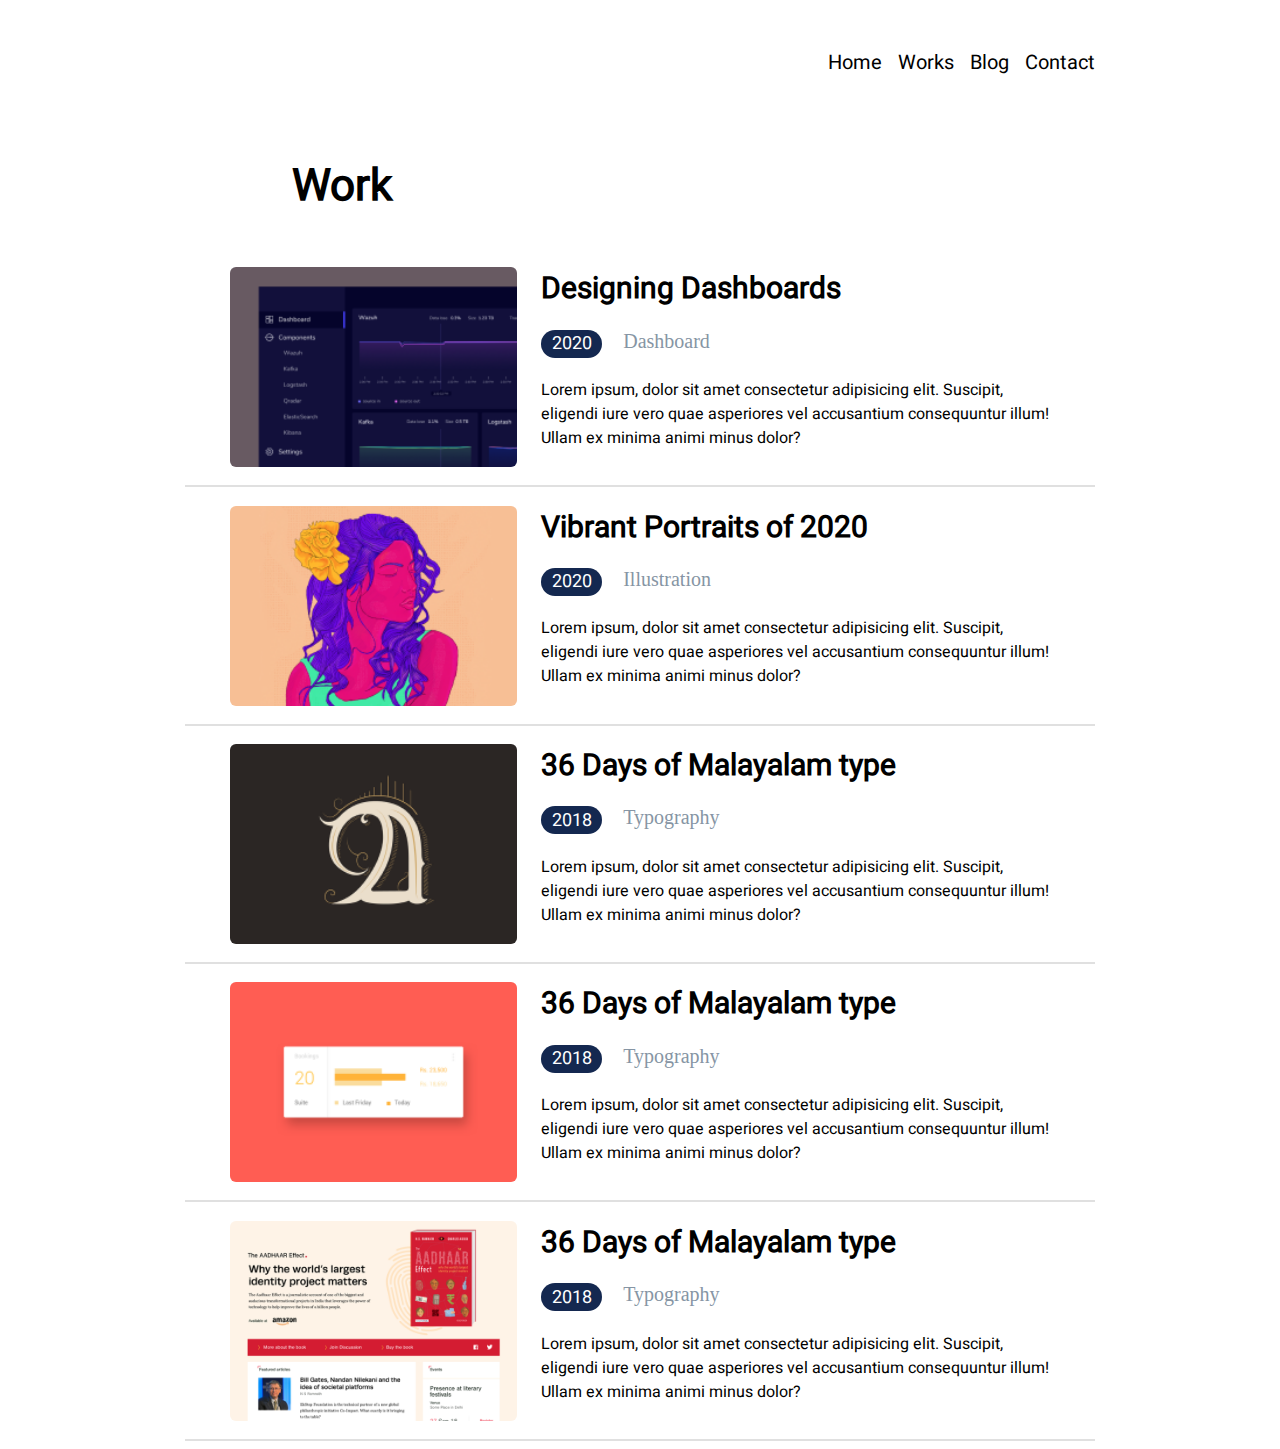
==== portfolio-website/works/index.html @ 6e7e9b46 "whole portfolio website initial commit" ====
<!DOCTYPE html>
<html lang="en">
<head>
    <meta charset="UTF-8">
    <meta http-equiv="X-UA-Compatible" content="IE=edge">
    <meta name="viewport" content="width=device-width, initial-scale=1.0">
    <title>Document</title>
    <link rel="stylesheet" href="style.css">
</head>
<body>
<div class="workpage">
    <!-- menu section start -->

    <div class="menu-section">
        <div class="menu-container">
            <div class="menu">
                <ul>
                    <li><a href="index.html">Home</a></li>
                    <li><a href="works/index.html">Works</a></li>
                    <li><a href="blog/index.html">Blog</a></li>
                    <li><a href="">Contact</a></li>
                </ul>
            </div>

            <div class="hamburger">
                <ul>
                    <li class="hamburger"><i class="fa fa-bars fa-2x" aria-hidden="true"></i></li>
                </ul>
            </div>
        </div>
    </div>

    <!-- menu section end -->
    

    <!-- hero section start -->
    <div class="hero-section">
        <div class="container">
            <div class="hero">
                <h1 class="super-title">Work</h1>
            </div>
        </div>
    </div>
    <!-- hero section end -->


    <!-- featured post section start -->

<div class="featured-post-section">
    <div class="content">
        <div class="container">
            <div class="featured-post">

                <div class="featured-works-card">
                    <div class="featured-card-image">
                        <img src="/portfolio-website/assets/images/img/img-2.png" alt="">
                    </div>
                    <div class="featured-card-details">
                        <div class="detail-title">Designing Dashboards</div>
                        <div class="detail-subtitle">
                            <div class="batch">2020</div>
                            <div class="project-name">Dashboard</div>
                        </div>

                        <p class="card-detail">Lorem ipsum, dolor sit amet consectetur 
                            adipisicing elit. Suscipit, eligendi iure 
                            vero quae asperiores vel accusantium 
                            consequuntur illum! Ullam ex minima animi 
                            minus dolor?</p>
                    </div>
                </div>

                <div class="divider"></div>

                <div class="featured-works-card">
                    <div class="featured-card-image">
                        <img src="/portfolio-website/assets/images/img/img-3.png" alt="">
                    </div>
                    <div class="featured-card-details">
                        <div class="detail-title">Vibrant Portraits of 2020</div>
                        <div class="detail-subtitle">
                            <div class="batch">2020</div>
                            <div class="project-name">Illustration</div>
                        </div>

                        <p class="card-detail">Lorem ipsum, dolor sit amet consectetur 
                            adipisicing elit. Suscipit, eligendi iure 
                            vero quae asperiores vel accusantium 
                            consequuntur illum! Ullam ex minima animi 
                            minus dolor?</p>
                    </div>
                </div>

                <div class="divider"></div>

                <div class="featured-works-card">
                    <div class="featured-card-image">
                        <img src="/portfolio-website/assets/images/img/img-4.png" alt="">
                    </div>
                    <div class="featured-card-details">
                        <div class="detail-title">36 Days of Malayalam type</div>
                        <div class="detail-subtitle">
                            <div class="batch">2018</div>
                            <div class="project-name">Typography</div>
                        </div>

                        <p class="card-detail">Lorem ipsum, dolor sit amet consectetur 
                            adipisicing elit. Suscipit, eligendi iure 
                            vero quae asperiores vel accusantium 
                            consequuntur illum! Ullam ex minima animi 
                            minus dolor?</p>
                    </div>
                </div>

                <div class="divider"></div>

                <div class="featured-works-card">
                    <div class="featured-card-image">
                        <img src="/portfolio-website/assets/images/img/img-5.png" alt="">
                    </div>
                    <div class="featured-card-details">
                        <div class="detail-title">36 Days of Malayalam type</div>
                        <div class="detail-subtitle">
                            <div class="batch">2018</div>
                            <div class="project-name">Typography</div>
                        </div>

                        <p class="card-detail">Lorem ipsum, dolor sit amet consectetur 
                            adipisicing elit. Suscipit, eligendi iure 
                            vero quae asperiores vel accusantium 
                            consequuntur illum! Ullam ex minima animi 
                            minus dolor?</p>
                    </div>
                </div>

                <div class="divider"></div>

                <div class="featured-works-card">
                    <div class="featured-card-image">
                        <img src="/portfolio-website/assets/images/img/img-6.png" alt="">
                    </div>
                    <div class="featured-card-details">
                        <div class="detail-title">36 Days of Malayalam type</div>
                        <div class="detail-subtitle">
                            <div class="batch">2018</div>
                            <div class="project-name">Typography</div>
                        </div>

                        <p class="card-detail">Lorem ipsum, dolor sit amet consectetur 
                            adipisicing elit. Suscipit, eligendi iure 
                            vero quae asperiores vel accusantium 
                            consequuntur illum! Ullam ex minima animi 
                            minus dolor?</p>
                    </div>
                </div>

                <div class="divider"></div>


            </div>
        </div>
    </div>
</div>

<!-- featured post section end -->
   

    

    
</div>



    
</body>
</html>
---- portfolio-website/works/style.css ----
@font-face {
    font-family: "heebo";
    src: url(/portfolio-website/assets/fonts/Heebo-Regular.ttf);
}

html{
    margin: 0;
    padding: 0;
    width: 100%;
}

:root{
    --super-title-font-size: clamp(2rem, 9vh - 1vh, 2.75rem);
    --section-title-font-size: clamp(1.125rem, 50%, 1.375rem);
    --recent-post-title-font-size: clamp(1.35rem, 0.2vh, 1.625rem);
    --featured-post-font-font-size: clamp(1.5rem, 50%, 1.8rem);
    --normal-font: 1rem;
    --font-family: "heebo";
}

.container {
    margin: 0 auto;
    width: min(80%, 85rem);
    min-width: 250px;
    display: flex;
    justify-content: center;
    align-items: center;
}

@media (max-width: 450px){
    .container {
        margin: 0 auto;
        width: min(100%, 85rem);
        min-width: 250px;
        display: flex;
        justify-content: center;
        align-items: center;
    }
}


.workpage {
    margin: 0 auto;
    width: min(90%, 75rem);
    height: auto;
    max-width: 1200px;
    min-width: 400px;
}


/* menu section styling start */

.menu-section {
    margin: 2rem auto;
    width: min(80%, 75rem);
    min-width: 250px;
}

.menu {
    display: none;
    justify-content: flex-end;
    align-items: center;
}

ul {
    display: flex;
    justify-content: center;
    align-items: center;
    gap: 1rem;
    list-style: none;
}

li {
    font-size: 1.25rem;
    font-family: var(--font-family);
}

li a {
    text-decoration: none;
    color: #000000;
}

.hamburger {
    display: flex;
    justify-content: flex-end;
    align-items: center;
}

@media (min-width: 450px){
    .hamburger {
        display: none;
        justify-content: flex-end;
        align-items: center;
    }

    .menu {
        display: flex;
        justify-content: flex-end;
        align-items: center;
    }
}
/* menu section styling end */




/* Hero sectiont styling start */

.blog-hero-section {
    display: flex;
    justify-content: flex-start;
    align-items: flex-start;
}

.super-title {
    font-size: var(--super-title-font-size);
    font-family: var(--font-family);
    font-weight: 500px;
}

/* Hero section styling end */

/* Hero section styling start */
    .hero {
        width: 100%;
        margin-left: 2rem;
    }

    @media(min-width: 450px){
        .hero {
            margin-left: 0 auto;
            width: 80%;
        }
    }
/* Hero section styling end */




/* featured works section styling start */

.featured-post-section {
    width: 100%;
    min-width: 400px;
}

.featured-post .section-title {
    display: flex;
    justify-content: center;
    align-items: center;
}

    .featured-works-card {
        margin: 0.5rem auto;
        width: min(90%, 75rem);
        margin-top: 6%;
        display: grid;
        grid-template-columns: 1fr;
        gap: 1.5rem;
        margin-bottom: 2%;
    }

    .featured-card-image {
        height: 200px;
    }

    .featured-card-image img {
        width: 100%;
        height: 100%;
        object-fit: cover;
        border-radius: 6px;
    }

    .detail-title {
        font-size: 1.875rem;
        font-family: var(--font-family);
        font-weight: 700;
    }

    .detail-subtitle {
        margin-top: 1.15rem;
        display: grid;
        grid-template-columns: 1fr 7fr;
        gap: 1.325rem;
        margin-bottom: 1.275rem;
    }

    .detail-subtitle .batch {
        background: #142850;
        border-radius: 1rem;
        color: white;
        display: flex;
        justify-content: center;
        align-items: center;
        padding: 1%;
        padding-left: 3%;
        padding-right: 3%;
        font-size: 1rem;
        font-family: var(--font-family);
    }

    .detail-subtitle .project-name {
        color: #8695A4;
        font-size: 1.25rem;
    }

    .card-detail {
        margin-top: 0.632rem;
        font-size: var(--normal-font);
        font-family: var(--font-family);
    }

    .divider {
        border: 1px solid #E0E0E0;
    }

    @media (min-width: 450px){
        .featured-works-card {
            margin-top: 2%;
            display: grid;
            grid-template-columns: 35% 1fr;
            gap: 1.5rem;
            margin-bottom: 2%;
        }

        .featured-post .section-title {
            display: block;
            justify-content: center;
            align-items: center;
        }

        .detail-subtitle .batch {
            background: #142850;
            border-radius: 1rem;
            color: white;
            display: flex;
            justify-content: center;
            align-items: center;
            padding: 1%;
            font-size: 1.125rem;
            font-family: var(--font-family);
        }
    }


/* featured works section styling end */
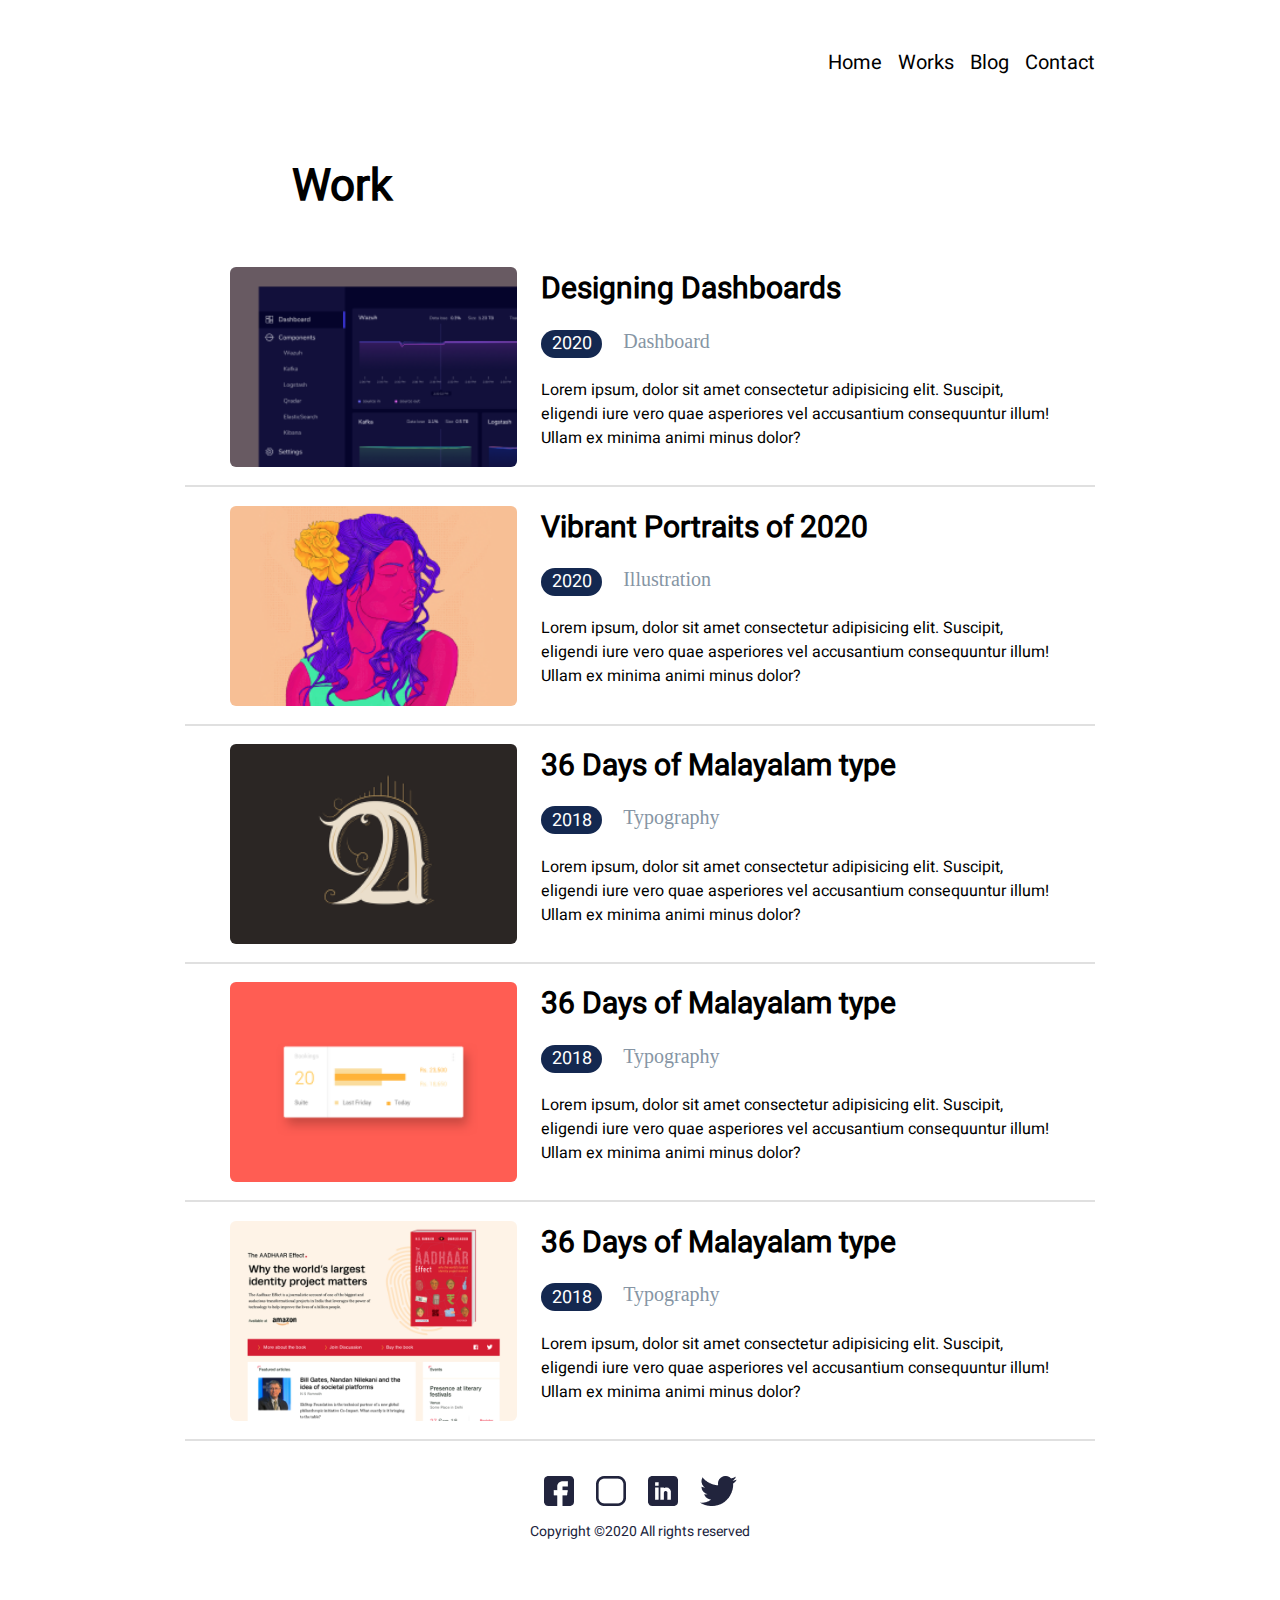
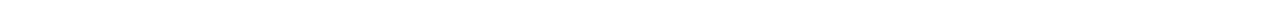
==== commit 7baafd65: "added social icons" ====
--- a/portfolio-website/works/index.html
+++ b/portfolio-website/works/index.html
@@ -163,15 +163,37 @@
 </div>
 
 <!-- featured post section end -->
-   
-
-    
 
     
 </div>
 
 
 
+<!-- footer section start -->
+
+<div class="featured-post-section">
+    <div class="content">
+        <div class="container">
+           <div class="footer-section">
+            <div class="social-icons">
+                <img src="/portfolio-website/assets/images/icons/fb.png" alt="">
+                <img src="/portfolio-website/assets/images/icons/instagram.png" alt="">
+                <img src="/portfolio-website/assets/images/icons/Linkedin.png" alt="">
+                <img src="/portfolio-website/assets/images/icons/twitter.png" alt="">
+            </div>
+
+            <div class="copyright">
+                Copyright ©2020 All rights reserved 
+            </div>
+           </div>
+        </div>
+    </div>
+</div>
+
+<!-- footer section end -->
+
+
+
     
 </body>
 </html>--- a/portfolio-website/works/style.css
+++ b/portfolio-website/works/style.css
@@ -245,3 +245,41 @@
 
 /* featured works section styling end */
 
+
+
+
+/* footer section styling start */
+
+.footer-section {
+    margin-top: 9.375rem;
+
+    margin-bottom: 3.375rem;
+}
+
+
+.social-icons {
+    display: flex;
+    justify-content: center;
+    align-items: center;
+    gap: 10%;
+}
+
+.copyright {
+    margin-top: 7%;
+    font-style: normal;
+    font-family: var(--font-family);
+    font-weight: 400;
+    font-size: 14px;
+    text-align: center;
+    color: #21243D;
+}
+
+
+@media (min-width: 450px){
+    .footer-section {
+        margin-top: 2.188rem;
+
+        margin-bottom: 3.375rem;
+    }
+}
+/* footer section styling end */
